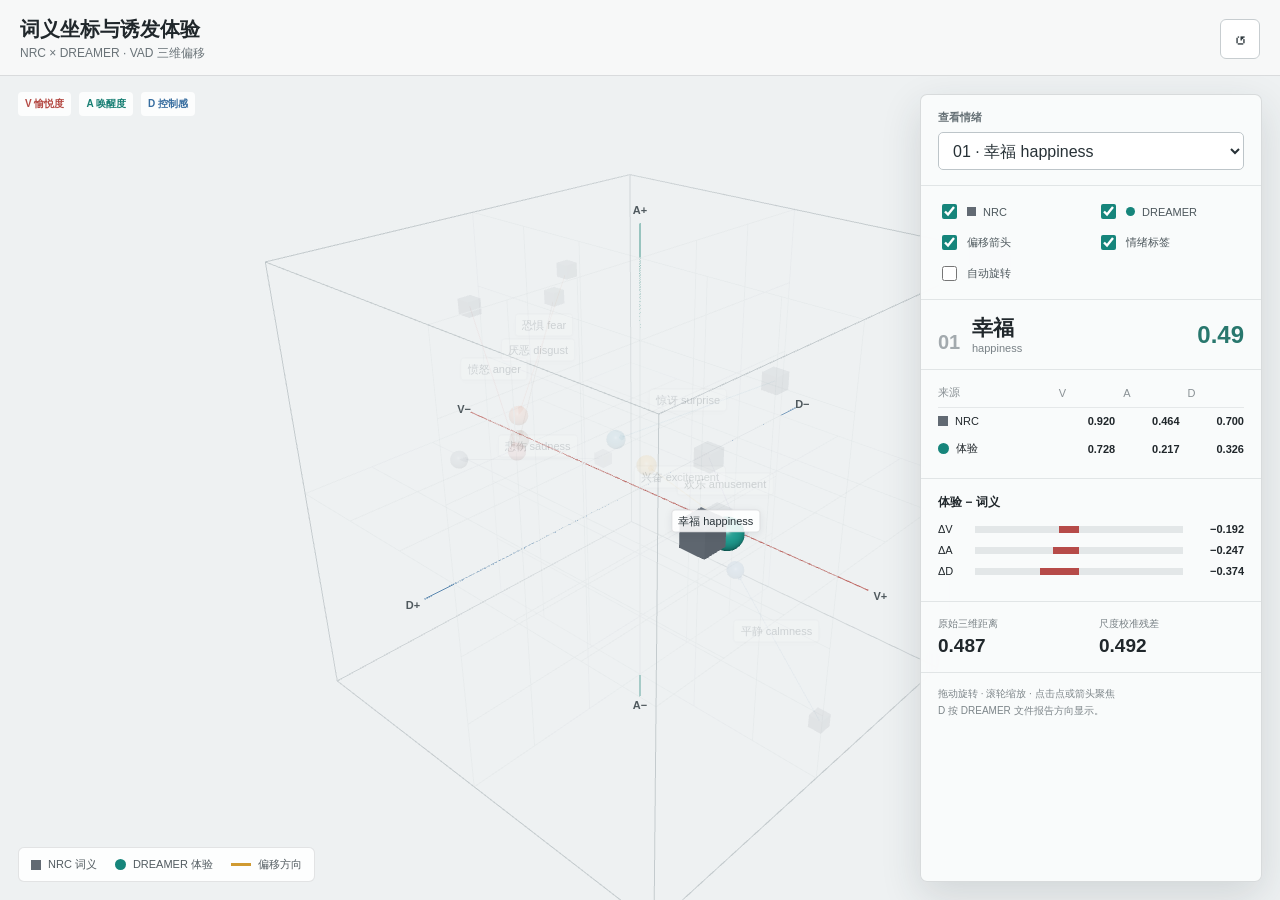
==== visualization/dreamer-vad-3d/index.html @ b4a9a214 "Initialize VAD emotion research workspace" ====
<!doctype html>
<html lang="zh-CN">
<head>
  <meta charset="UTF-8">
  <meta name="viewport" content="width=device-width, initial-scale=1.0">
  <title>DREAMER × NRC VAD 三维对照</title>
  <link rel="icon" href="data:,">
  <link rel="stylesheet" href="./styles.css">
  <script type="importmap">
    {
      "imports": {
        "three": "./vendor/three.module.js",
        "three/addons/": "./vendor/"
      }
    }
  </script>
</head>
<body>
  <main id="app">
    <header class="topbar">
      <div>
        <h1>词义坐标与诱发体验</h1>
        <p>NRC × DREAMER · VAD 三维偏移</p>
      </div>
      <div class="top-actions">
        <button id="reset-camera" class="icon-button" type="button" title="重置视角" aria-label="重置视角">↺</button>
        <button id="toggle-panel" class="icon-button panel-toggle" type="button" title="显示或隐藏数据面板" aria-label="显示或隐藏数据面板">☰</button>
      </div>
    </header>

    <section id="scene-wrap" aria-label="VAD 三维坐标场景">
      <canvas id="scene"></canvas>
      <div id="labels" aria-hidden="true"></div>
      <div id="tooltip" role="status"></div>
      <div class="scene-legend">
        <span><i class="legend-cube"></i>NRC 词义</span>
        <span><i class="legend-sphere"></i>DREAMER 体验</span>
        <span><i class="legend-line"></i>偏移方向</span>
      </div>
      <div class="axis-key" aria-hidden="true">
        <span class="axis-v">V 愉悦度</span>
        <span class="axis-a">A 唤醒度</span>
        <span class="axis-d">D 控制感</span>
      </div>
    </section>

    <aside id="panel" class="data-panel">
      <div class="panel-section selector-section">
        <label for="emotion-select">查看情绪</label>
        <select id="emotion-select"></select>
      </div>

      <div class="panel-section mode-controls" aria-label="显示设置">
        <label><input id="show-nrc" type="checkbox" checked><span class="swatch swatch-nrc"></span>NRC</label>
        <label><input id="show-dreamer" type="checkbox" checked><span class="swatch swatch-dreamer"></span>DREAMER</label>
        <label><input id="show-vectors" type="checkbox" checked>偏移箭头</label>
        <label><input id="show-labels" type="checkbox" checked>情绪标签</label>
        <label><input id="auto-rotate" type="checkbox">自动旋转</label>
      </div>

      <div class="panel-section emotion-heading">
        <div>
          <span id="emotion-rank" class="rank">01</span>
          <h2 id="emotion-name">幸福</h2>
          <p id="emotion-en">happiness</p>
        </div>
        <span id="distance-badge" class="distance-badge">0.49</span>
      </div>

      <div class="panel-section coordinate-table">
        <div class="table-head"><span>来源</span><span>V</span><span>A</span><span>D</span></div>
        <div><span><i class="legend-cube"></i>NRC</span><strong id="nrc-v">0.920</strong><strong id="nrc-a">0.464</strong><strong id="nrc-d">0.700</strong></div>
        <div><span><i class="legend-sphere"></i>体验</span><strong id="dreamer-v">0.728</strong><strong id="dreamer-a">0.217</strong><strong id="dreamer-d">0.326</strong></div>
      </div>

      <div class="panel-section delta-section">
        <h3>体验 − 词义</h3>
        <div class="delta-row"><span>ΔV</span><div><i id="bar-v"></i></div><strong id="delta-v">−0.192</strong></div>
        <div class="delta-row"><span>ΔA</span><div><i id="bar-a"></i></div><strong id="delta-a">−0.247</strong></div>
        <div class="delta-row"><span>ΔD</span><div><i id="bar-d"></i></div><strong id="delta-d">−0.374</strong></div>
      </div>

      <div class="panel-section metrics">
        <div><span>原始三维距离</span><strong id="raw-distance">0.487</strong></div>
        <div><span>尺度校准残差</span><strong id="calibrated-distance">0.492</strong></div>
      </div>

      <div class="panel-note">
        拖动旋转 · 滚轮缩放 · 点击点或箭头聚焦<br>
        D 按 DREAMER 文件报告方向显示。
      </div>
    </aside>
  </main>
  <script type="module" src="./app.js"></script>
</body>
</html>
---- visualization/dreamer-vad-3d/styles.css ----
@font-face {
  font-family: "Noto Sans SC";
  src: local("Noto Sans SC"), url("/assets/NotoSansSC-VF.ttf") format("truetype");
  font-display: swap;
}

:root {
  color-scheme: light;
  font-family: "Noto Sans SC", "Microsoft YaHei", sans-serif;
  color: #20272b;
  background: #eef1f2;
  letter-spacing: 0;
}

* { box-sizing: border-box; }
html, body, #app { width: 100%; height: 100%; margin: 0; overflow: hidden; }
button, select, input { font: inherit; }

.topbar {
  position: fixed;
  z-index: 20;
  top: 0;
  left: 0;
  right: 0;
  height: 76px;
  padding: 15px 20px 12px;
  display: flex;
  align-items: center;
  justify-content: space-between;
  background: rgba(248, 249, 249, 0.92);
  border-bottom: 1px solid rgba(61, 72, 79, 0.16);
  backdrop-filter: blur(10px);
}

.topbar h1 { margin: 0; font-size: 20px; line-height: 1.25; font-weight: 700; }
.topbar p { margin: 3px 0 0; color: #6a7378; font-size: 12px; }
.top-actions { display: flex; gap: 8px; }
.icon-button {
  width: 40px;
  height: 40px;
  border: 1px solid #c7cdd0;
  border-radius: 6px;
  color: #303a3f;
  background: #fff;
  font-size: 22px;
  line-height: 1;
  cursor: pointer;
}
.icon-button:hover { background: #f0f3f3; border-color: #8f999e; }
.panel-toggle { display: none; font-size: 19px; }

#scene-wrap { position: fixed; inset: 76px 0 0; }
#scene { display: block; width: 100%; height: 100%; touch-action: none; }
#labels { position: absolute; inset: 0; pointer-events: none; overflow: hidden; }
.point-label, .axis-label {
  position: absolute;
  transform: translate(-50%, -50%);
  white-space: nowrap;
  pointer-events: none;
}
.point-label {
  padding: 3px 6px;
  border-radius: 4px;
  color: #273136;
  background: rgba(255, 255, 255, 0.88);
  border: 1px solid rgba(58, 69, 75, 0.14);
  font-size: 11px;
  box-shadow: 0 2px 8px rgba(31, 40, 45, 0.08);
}
.point-label.muted { opacity: 0.16; }
.point-label.hidden { display: none; }
.axis-label { font-size: 11px; font-weight: 700; color: #4f595e; }

#tooltip {
  position: absolute;
  display: none;
  z-index: 15;
  min-width: 170px;
  padding: 9px 11px;
  color: #f7f9f9;
  background: rgba(28, 35, 39, 0.94);
  border-radius: 5px;
  font-size: 11px;
  line-height: 1.55;
  pointer-events: none;
}
#tooltip strong { display: block; font-size: 12px; color: #fff; }

.scene-legend {
  position: absolute;
  left: 18px;
  bottom: 18px;
  display: flex;
  gap: 18px;
  align-items: center;
  padding: 9px 12px;
  color: #525c61;
  background: rgba(255,255,255,0.88);
  border: 1px solid rgba(58, 69, 75, 0.14);
  border-radius: 6px;
  font-size: 11px;
  backdrop-filter: blur(8px);
}
.scene-legend span, .coordinate-table span { display: flex; align-items: center; gap: 7px; }
.legend-cube, .legend-sphere, .legend-line { display: inline-block; flex: 0 0 auto; }
.legend-cube { width: 10px; height: 10px; background: #626a73; }
.legend-sphere { width: 11px; height: 11px; border-radius: 50%; background: #16857b; }
.legend-line { width: 20px; height: 3px; background: #d09a31; }

.axis-key {
  position: absolute;
  left: 18px;
  top: 16px;
  display: flex;
  gap: 8px;
  font-size: 10px;
  font-weight: 700;
}
.axis-key span { padding: 5px 7px; border-radius: 4px; background: rgba(255,255,255,0.82); }
.axis-v { color: #b44b45; }
.axis-a { color: #177f73; }
.axis-d { color: #386ea0; }

.data-panel {
  position: fixed;
  z-index: 18;
  top: 94px;
  right: 18px;
  bottom: 18px;
  width: 342px;
  overflow-y: auto;
  background: rgba(250, 251, 251, 0.94);
  border: 1px solid rgba(61, 72, 79, 0.18);
  border-radius: 7px;
  box-shadow: 0 14px 40px rgba(38, 48, 54, 0.14);
  backdrop-filter: blur(12px);
}
.panel-section { padding: 15px 17px; border-bottom: 1px solid #e1e5e6; }
.selector-section label { display: block; margin-bottom: 7px; color: #667176; font-size: 11px; font-weight: 700; }
.selector-section select {
  width: 100%;
  height: 38px;
  padding: 0 10px;
  border: 1px solid #bdc5c9;
  border-radius: 5px;
  color: #273136;
  background: #fff;
}
.mode-controls { display: grid; grid-template-columns: 1fr 1fr; gap: 10px 12px; }
.mode-controls label { display: flex; align-items: center; gap: 7px; color: #4d585d; font-size: 11px; cursor: pointer; }
.mode-controls input { width: 15px; height: 15px; accent-color: #16857b; }
.swatch { width: 9px; height: 9px; display: inline-block; }
.swatch-nrc { background: #626a73; }
.swatch-dreamer { border-radius: 50%; background: #16857b; }

.emotion-heading { display: flex; align-items: center; justify-content: space-between; }
.emotion-heading > div { display: grid; grid-template-columns: 34px auto; grid-template-rows: auto auto; align-items: end; }
.rank { grid-row: 1 / 3; color: #a3aaae; font-size: 20px; font-weight: 700; }
.emotion-heading h2 { margin: 0; font-size: 21px; line-height: 1.2; }
.emotion-heading p { margin: 2px 0 0; color: #788186; font-size: 11px; }
.distance-badge { font-size: 24px; font-variant-numeric: tabular-nums; color: #28776d; font-weight: 700; }

.coordinate-table { font-size: 11px; }
.coordinate-table > div { display: grid; grid-template-columns: 1.4fr repeat(3, 0.7fr); gap: 8px; padding: 7px 0; align-items: center; }
.coordinate-table .table-head { color: #8a9296; border-bottom: 1px solid #e5e8e9; padding-top: 0; }
.coordinate-table strong { text-align: right; font-variant-numeric: tabular-nums; font-weight: 600; }

.delta-section h3 { margin: 0 0 12px; font-size: 12px; }
.delta-row { display: grid; grid-template-columns: 28px 1fr 52px; gap: 9px; align-items: center; margin: 9px 0; font-size: 11px; }
.delta-row > div { position: relative; height: 7px; overflow: hidden; background: #e3e7e8; }
.delta-row i { position: absolute; top: 0; bottom: 0; left: 50%; width: 0; background: #16857b; }
.delta-row strong { text-align: right; font-variant-numeric: tabular-nums; }

.metrics { display: grid; grid-template-columns: 1fr 1fr; gap: 16px; }
.metrics div { min-width: 0; }
.metrics span { display: block; color: #778085; font-size: 10px; }
.metrics strong { display: block; margin-top: 4px; font-size: 19px; font-variant-numeric: tabular-nums; }
.panel-note { padding: 13px 17px 16px; color: #7d868a; font-size: 10px; line-height: 1.65; }

@media (max-width: 760px) {
  .topbar { height: 66px; padding: 11px 12px 9px; }
  .topbar h1 { font-size: 16px; }
  .topbar p { font-size: 10px; }
  .panel-toggle { display: block; }
  #scene-wrap { inset: 66px 0 0; }
  .axis-key { left: 10px; top: 10px; }
  .scene-legend { left: 10px; bottom: 10px; gap: 10px; padding: 7px 9px; }
  .scene-legend span { font-size: 9px; }
  .data-panel {
    top: auto;
    left: 8px;
    right: 8px;
    bottom: 8px;
    width: auto;
    max-height: 48vh;
    border-radius: 7px;
    transition: transform 180ms ease;
  }
  .data-panel.closed { transform: translateY(calc(100% + 12px)); }
  .mode-controls, .coordinate-table, .delta-section, .panel-note { display: none; }
  .selector-section, .emotion-heading, .metrics { padding: 11px 13px; }
  .selector-section { width: 48%; float: left; border-bottom: 0; }
  .emotion-heading { width: 52%; min-height: 72px; }
  .metrics { clear: both; }
  .point-label { font-size: 9px; }
}
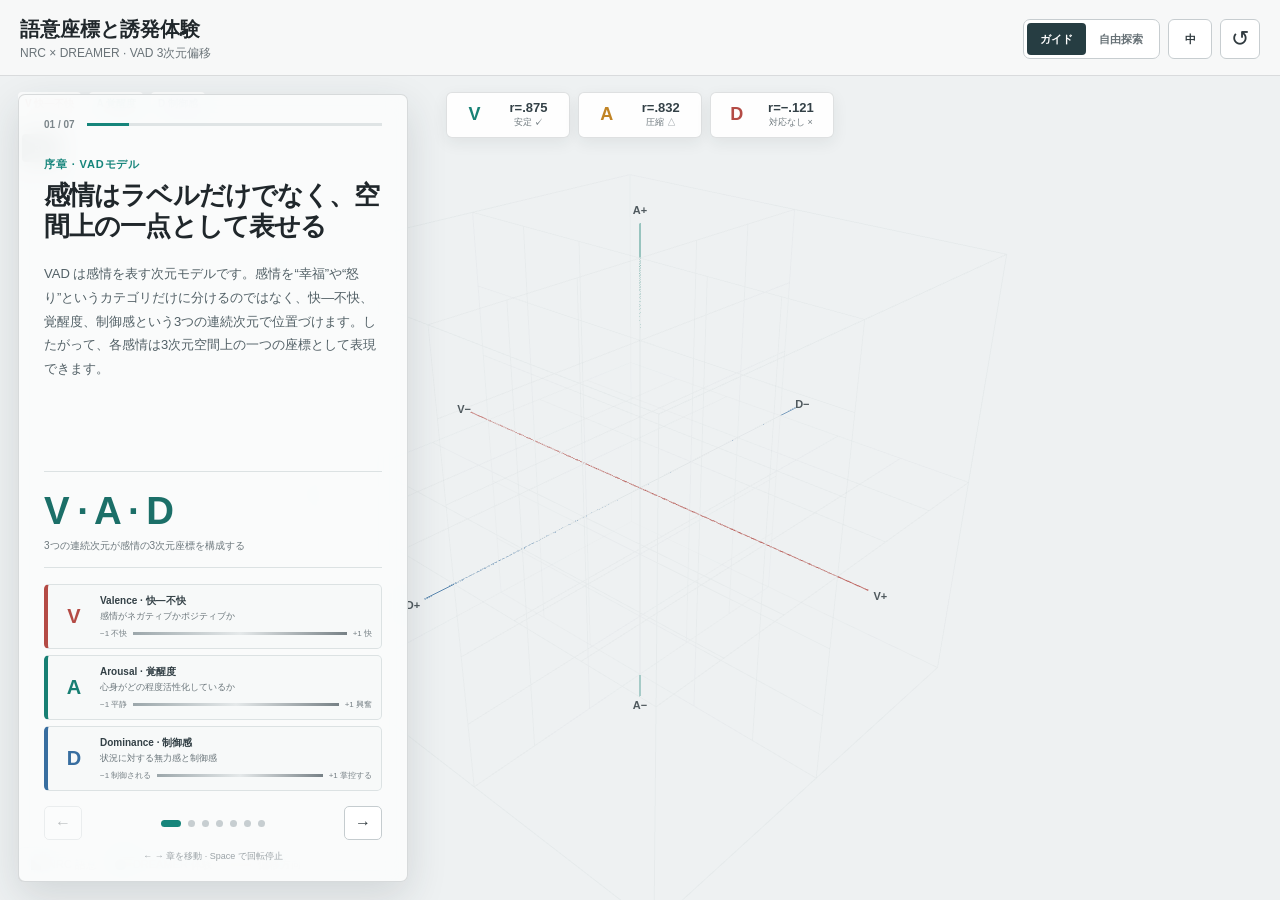
==== commit 3d14307c: "Finalize Japanese research summary and A0 conference poster, add overview figures and build scripts," ====
--- a/visualization/dreamer-vad-3d/index.html
+++ b/visualization/dreamer-vad-3d/index.html
@@ -1,11 +1,11 @@
 <!doctype html>
-<html lang="zh-CN">
+<html lang="ja">
 <head>
   <meta charset="UTF-8">
   <meta name="viewport" content="width=device-width, initial-scale=1.0">
-  <title>DREAMER × NRC VAD 三维对照</title>
+  <title>DREAMER × NRC VAD 3次元対照</title>
   <link rel="icon" href="data:,">
-  <link rel="stylesheet" href="./styles.css">
+  <link rel="stylesheet" href="./styles.css?v=guided-ja-20260822-4">
   <script type="importmap">
     {
       "imports": {
@@ -19,10 +19,15 @@
   <main id="app">
     <header class="topbar">
       <div>
-        <h1>词义坐标与诱发体验</h1>
-        <p>NRC × DREAMER · VAD 三维偏移</p>
+        <h1>語意座標と誘発体験</h1>
+        <p>NRC × DREAMER · VAD 3次元偏移</p>
       </div>
       <div class="top-actions">
+        <div class="mode-switch" role="group" aria-label="演示模式">
+          <button id="tour-mode" class="mode-button active" type="button">ガイド</button>
+          <button id="explore-mode" class="mode-button" type="button">自由探索</button>
+        </div>
+        <button id="language-toggle" class="language-button" type="button" aria-label="言語切替">中</button>
         <button id="reset-camera" class="icon-button" type="button" title="重置视角" aria-label="重置视角">↺</button>
         <button id="toggle-panel" class="icon-button panel-toggle" type="button" title="显示或隐藏数据面板" aria-label="显示或隐藏数据面板">☰</button>
       </div>
@@ -33,20 +38,46 @@
       <div id="labels" aria-hidden="true"></div>
       <div id="tooltip" role="status"></div>
       <div class="scene-legend">
-        <span><i class="legend-cube"></i>NRC 词义</span>
-        <span><i class="legend-sphere"></i>DREAMER 体验</span>
+        <span><i class="legend-cube"></i>NRC 語意</span>
+        <span><i class="legend-sphere"></i>DREAMER 体験</span>
         <span><i class="legend-line"></i>偏移方向</span>
       </div>
       <div class="axis-key" aria-hidden="true">
-        <span class="axis-v">V 愉悦度</span>
-        <span class="axis-a">A 唤醒度</span>
-        <span class="axis-d">D 控制感</span>
+        <span class="axis-v">V 快—不快</span>
+        <span class="axis-a">A 覚醒度</span>
+        <span class="axis-d">D 制御感</span>
       </div>
+      <div id="kpi-strip" class="kpi-strip" aria-label="三个维度的对应结果">
+        <button type="button" data-projection="v"><span>V</span><strong>r=.875</strong><em>安定 ✓</em></button>
+        <button type="button" data-projection="a"><span>A</span><strong>r=.832</strong><em>圧縮 △</em></button>
+        <button type="button" data-projection="d"><span>D</span><strong>r=−.121</strong><em>対応なし ×</em></button>
+      </div>
+      <div id="projection-controls" class="projection-controls" role="group" aria-label="投影视图">
+        <button class="active" type="button" data-projection="3d">3D</button>
+        <button type="button" data-projection="v">V</button>
+        <button type="button" data-projection="a">A</button>
+        <button type="button" data-projection="d">D</button>
+      </div>
+    </section>
+
+    <section id="tour-panel" class="tour-panel" aria-live="polite">
+      <div class="tour-progress"><span id="chapter-count">01 / 07</span><i><b id="chapter-progress"></b></i></div>
+      <p id="chapter-kicker" class="chapter-kicker">序章 · VADモデル</p>
+      <h2 id="chapter-title">感情は空間上の一点として表せる</h2>
+      <p id="chapter-body" class="chapter-body"></p>
+      <div id="chapter-stat" class="chapter-stat"><strong>V · A · D</strong><span>3つの連続次元で感情を表現</span></div>
+      <div id="chapter-extra" class="chapter-extra"></div>
+      <div class="tour-nav">
+        <button id="chapter-prev" type="button" aria-label="上一章">←</button>
+        <div id="chapter-dots" class="chapter-dots" aria-label="章节导航"></div>
+        <button id="chapter-next" type="button" aria-label="下一章">→</button>
+      </div>
+      <p class="tour-hint">← → 章を移動 · Space で回転停止</p>
     </section>
 
     <aside id="panel" class="data-panel">
       <div class="panel-section selector-section">
-        <label for="emotion-select">查看情绪</label>
+        <label for="emotion-select">感情を選択</label>
         <select id="emotion-select"></select>
       </div>
 
@@ -56,6 +87,11 @@
         <label><input id="show-vectors" type="checkbox" checked>偏移箭头</label>
         <label><input id="show-labels" type="checkbox" checked>情绪标签</label>
         <label><input id="auto-rotate" type="checkbox">自动旋转</label>
+      </div>
+
+      <div class="panel-section residual-section">
+        <div class="residual-head"><h3>校正後残差ランキング</h3><span>長い = より特異</span></div>
+        <div id="residual-chart" class="residual-chart"></div>
       </div>
 
       <div class="panel-section emotion-heading">
@@ -91,6 +127,6 @@
       </div>
     </aside>
   </main>
-  <script type="module" src="./app.js"></script>
+  <script type="module" src="./app.js?v=guided-ja-20260822-4"></script>
 </body>
 </html>
--- a/visualization/dreamer-vad-3d/styles.css
+++ b/visualization/dreamer-vad-3d/styles.css
@@ -1,12 +1,12 @@
 @font-face {
   font-family: "Noto Sans SC";
-  src: local("Noto Sans SC"), url("/assets/NotoSansSC-VF.ttf") format("truetype");
+  src: local("Noto Sans CJK JP"), local("Noto Sans JP"), local("Noto Sans SC");
   font-display: swap;
 }
 
 :root {
   color-scheme: light;
-  font-family: "Noto Sans SC", "Microsoft YaHei", sans-serif;
+  font-family: "Noto Sans CJK JP", "Noto Sans JP", "Hiragino Sans", "Yu Gothic", "Noto Sans SC", "Microsoft YaHei", sans-serif;
   color: #20272b;
   background: #eef1f2;
   letter-spacing: 0;
@@ -34,7 +34,17 @@
 
 .topbar h1 { margin: 0; font-size: 20px; line-height: 1.25; font-weight: 700; }
 .topbar p { margin: 3px 0 0; color: #6a7378; font-size: 12px; }
-.top-actions { display: flex; gap: 8px; }
+.top-actions { display: flex; gap: 8px; align-items: center; }
+.mode-switch { display: flex; padding: 3px; border: 1px solid #c7cdd0; border-radius: 7px; background: #fff; }
+.mode-button {
+  min-height: 32px; padding: 0 13px; border: 0; border-radius: 4px; color: #677176;
+  background: transparent; font-size: 11px; font-weight: 700; cursor: pointer;
+}
+.mode-button.active { color: #fff; background: #263d42; }
+.language-button {
+  height: 40px; min-width: 44px; border: 1px solid #c7cdd0; border-radius: 6px;
+  color: #303a3f; background: #fff; font-size: 11px; font-weight: 800; cursor: pointer;
+}
 .icon-button {
   width: 40px;
   height: 40px;
@@ -121,6 +131,77 @@
 .axis-a { color: #177f73; }
 .axis-d { color: #386ea0; }
 
+.kpi-strip {
+  position: absolute; z-index: 9; top: 16px; left: 50%; transform: translateX(-50%);
+  display: flex; gap: 8px;
+}
+.kpi-strip button {
+  display: grid; grid-template-columns: auto auto; gap: 0 8px; min-width: 124px; padding: 8px 11px;
+  border: 1px solid rgba(58,69,75,.16); border-radius: 6px; color: #334046;
+  background: rgba(255,255,255,.9); box-shadow: 0 5px 16px rgba(31,40,45,.07); cursor: pointer;
+}
+.kpi-strip button span { grid-row: 1 / 3; align-self: center; font-size: 18px; font-weight: 800; }
+.kpi-strip button strong { font-size: 13px; line-height: 1.15; font-variant-numeric: tabular-nums; }
+.kpi-strip button em { color: #6f797e; font-size: 9px; font-style: normal; }
+.kpi-strip button:nth-child(1) span { color: #188276; }
+.kpi-strip button:nth-child(2) span { color: #c18425; }
+.kpi-strip button:nth-child(3) span { color: #b44b45; }
+.kpi-strip button.active { outline: 2px solid #263d42; outline-offset: 1px; }
+
+.projection-controls {
+  position: absolute; z-index: 9; left: 18px; top: 54px; display: flex; padding: 3px;
+  border: 1px solid rgba(58,69,75,.14); border-radius: 6px; background: rgba(255,255,255,.88);
+}
+.projection-controls button {
+  width: 38px; height: 28px; border: 0; border-radius: 4px; color: #667176;
+  background: transparent; font-size: 10px; font-weight: 800; cursor: pointer;
+}
+.projection-controls button.active { color: #fff; background: #263d42; }
+
+.tour-panel {
+  position: fixed; z-index: 17; top: 94px; left: 18px; bottom: 18px; width: min(390px, calc(100vw - 760px));
+  min-width: 330px; display: flex; flex-direction: column; padding: 24px 25px 18px;
+  background: rgba(250,251,251,.95); border: 1px solid rgba(61,72,79,.18); border-radius: 7px;
+  box-shadow: 0 14px 40px rgba(38,48,54,.14); backdrop-filter: blur(12px);
+  transition: opacity 180ms ease, transform 180ms ease;
+  overflow-y: auto;
+}
+.tour-panel.closed { opacity: 0; transform: translateX(-20px); pointer-events: none; }
+.tour-progress { display: flex; align-items: center; gap: 12px; color: #7b858a; font-size: 10px; font-weight: 800; }
+.tour-progress i { flex: 1; height: 3px; overflow: hidden; background: #dfe4e5; }
+.tour-progress b { display: block; width: 14.28%; height: 100%; background: #16857b; transition: width 300ms ease; }
+.chapter-kicker { margin: 27px 0 8px; color: #16857b; font-size: 11px; font-weight: 800; letter-spacing: .08em; }
+.tour-panel h2 { margin: 0; max-width: 340px; font-size: clamp(24px, 2vw, 32px); line-height: 1.22; letter-spacing: -.035em; }
+.chapter-body { margin: 20px 0 0; color: #526066; font-size: 13px; line-height: 1.82; }
+.chapter-stat { margin: auto 0 16px; padding: 18px 0 14px; border-top: 1px solid #dce2e3; border-bottom: 1px solid #dce2e3; }
+.chapter-stat strong { display: block; color: #1b6f68; font-size: clamp(30px, 3vw, 46px); line-height: 1.1; letter-spacing: -.04em; font-variant-numeric: tabular-nums; }
+.chapter-stat span { display: block; margin-top: 6px; color: #6d787d; font-size: 10px; line-height: 1.5; }
+.chapter-extra { color: #526066; font-size: 10px; line-height: 1.55; }
+.vad-intro { display: grid; gap: 6px; }
+.vad-card {
+  display: grid; grid-template-columns: 34px 1fr; gap: 9px; align-items: center;
+  padding: 8px 9px; border: 1px solid #dce2e3; border-left-width: 4px; border-radius: 5px; background: #f7f9f9;
+}
+.vad-card > b { font-size: 20px; text-align: center; }
+.vad-card strong { display: block; color: #334046; font-size: 10px; }
+.vad-card p { margin: 2px 0 5px; color: #6b767b; font-size: 9px; line-height: 1.35; }
+.vad-card small { display: grid; grid-template-columns: auto 1fr auto; gap: 6px; align-items: center; color: #778186; font-size: 8px; }
+.vad-card small i { height: 3px; background: linear-gradient(90deg, #9ca7ab, #e5e9ea 50%, currentColor); }
+.vad-v { color: #b44b45; border-left-color: #b44b45; }
+.vad-a { color: #177f73; border-left-color: #177f73; }
+.vad-d { color: #386ea0; border-left-color: #386ea0; }
+.dimension-summary { display: grid; gap: 5px; }
+.dimension-summary button { display: grid; grid-template-columns: 20px 70px 1fr; gap: 7px; align-items: center; padding: 7px 8px; border: 0; border-radius: 4px; text-align: left; background: #eef2f2; cursor: pointer; }
+.dimension-summary button strong { font-size: 11px; }
+.dimension-summary button span { font-size: 9px; }
+.tour-nav { display: grid; grid-template-columns: 38px 1fr 38px; gap: 10px; align-items: center; margin-top: 15px; }
+.tour-nav > button { width: 38px; height: 34px; border: 1px solid #c5cccf; border-radius: 5px; color: #303a3f; background: #fff; cursor: pointer; }
+.tour-nav > button:disabled { opacity: .3; cursor: default; }
+.chapter-dots { display: flex; justify-content: center; gap: 7px; }
+.chapter-dots button { width: 7px; height: 7px; padding: 0; border: 0; border-radius: 50%; background: #c7ced1; cursor: pointer; }
+.chapter-dots button.active { width: 20px; border-radius: 4px; background: #16857b; }
+.tour-hint { margin: 10px 0 0; text-align: center; color: #9aa2a6; font-size: 9px; }
+
 .data-panel {
   position: fixed;
   z-index: 18;
@@ -134,7 +215,9 @@
   border-radius: 7px;
   box-shadow: 0 14px 40px rgba(38, 48, 54, 0.14);
   backdrop-filter: blur(12px);
-}
+  transition: opacity 180ms ease, transform 180ms ease;
+}
+.data-panel.closed { opacity: 0; transform: translateX(20px); pointer-events: none; }
 .panel-section { padding: 15px 17px; border-bottom: 1px solid #e1e5e6; }
 .selector-section label { display: block; margin-bottom: 7px; color: #667176; font-size: 11px; font-weight: 700; }
 .selector-section select {
@@ -176,12 +259,24 @@
 .metrics span { display: block; color: #778085; font-size: 10px; }
 .metrics strong { display: block; margin-top: 4px; font-size: 19px; font-variant-numeric: tabular-nums; }
 .panel-note { padding: 13px 17px 16px; color: #7d868a; font-size: 10px; line-height: 1.65; }
+.residual-head { display: flex; justify-content: space-between; align-items: baseline; margin-bottom: 10px; }
+.residual-head h3 { margin: 0; font-size: 12px; }
+.residual-head span { color: #90989c; font-size: 9px; }
+.residual-chart { display: grid; gap: 5px; }
+.residual-row { display: grid; grid-template-columns: 62px 1fr 34px; gap: 7px; align-items: center; color: #647075; font-size: 9px; }
+.residual-row > div { height: 5px; overflow: hidden; background: #e3e7e8; }
+.residual-row i { display: block; height: 100%; background: #8a9ca1; }
+.residual-row strong { text-align: right; color: #4b565b; font-size: 9px; font-variant-numeric: tabular-nums; }
+.residual-row.active { color: #1d726b; font-weight: 800; }
+.residual-row.active i { background: #16857b; }
 
 @media (max-width: 760px) {
   .topbar { height: 66px; padding: 11px 12px 9px; }
   .topbar h1 { font-size: 16px; }
   .topbar p { font-size: 10px; }
   .panel-toggle { display: block; }
+  .mode-switch { position: fixed; left: 50%; bottom: 10px; z-index: 30; transform: translateX(-50%); box-shadow: 0 6px 24px rgba(31,40,45,.18); }
+  .language-button { height: 38px; }
   #scene-wrap { inset: 66px 0 0; }
   .axis-key { left: 10px; top: 10px; }
   .scene-legend { left: 10px; bottom: 10px; gap: 10px; padding: 7px 9px; }
@@ -196,11 +291,30 @@
     border-radius: 7px;
     transition: transform 180ms ease;
   }
-  .data-panel.closed { transform: translateY(calc(100% + 12px)); }
+  .data-panel.closed { opacity: 1; transform: translateY(calc(100% + 12px)); }
   .mode-controls, .coordinate-table, .delta-section, .panel-note { display: none; }
   .selector-section, .emotion-heading, .metrics { padding: 11px 13px; }
   .selector-section { width: 48%; float: left; border-bottom: 0; }
   .emotion-heading { width: 52%; min-height: 72px; }
   .metrics { clear: both; }
   .point-label { font-size: 9px; }
-}
+  .tour-panel { top: auto; left: 8px; right: 8px; bottom: 58px; width: auto; min-width: 0; max-height: 56vh; padding: 17px 18px 13px; }
+  .tour-panel h2 { font-size: 22px; }
+  .chapter-kicker { margin-top: 16px; }
+  .chapter-body { margin-top: 10px; font-size: 11px; line-height: 1.6; }
+  .chapter-stat { margin-top: 12px; padding: 10px 0; }
+  .chapter-stat strong { font-size: 28px; }
+  .tour-hint { display: none; }
+  .kpi-strip { top: 48px; gap: 4px; }
+  .kpi-strip button { min-width: 83px; padding: 5px 6px; grid-template-columns: auto 1fr; gap: 0 4px; }
+  .kpi-strip button span { font-size: 14px; }
+  .kpi-strip button strong { font-size: 10px; }
+  .kpi-strip button em { font-size: 7px; }
+  .projection-controls { top: 10px; }
+}
+
+@media (min-width: 761px) and (max-width: 1120px) {
+  .tour-panel { width: 330px; min-width: 0; }
+  .data-panel { width: 310px; }
+  .kpi-strip { display: none; }
+}
